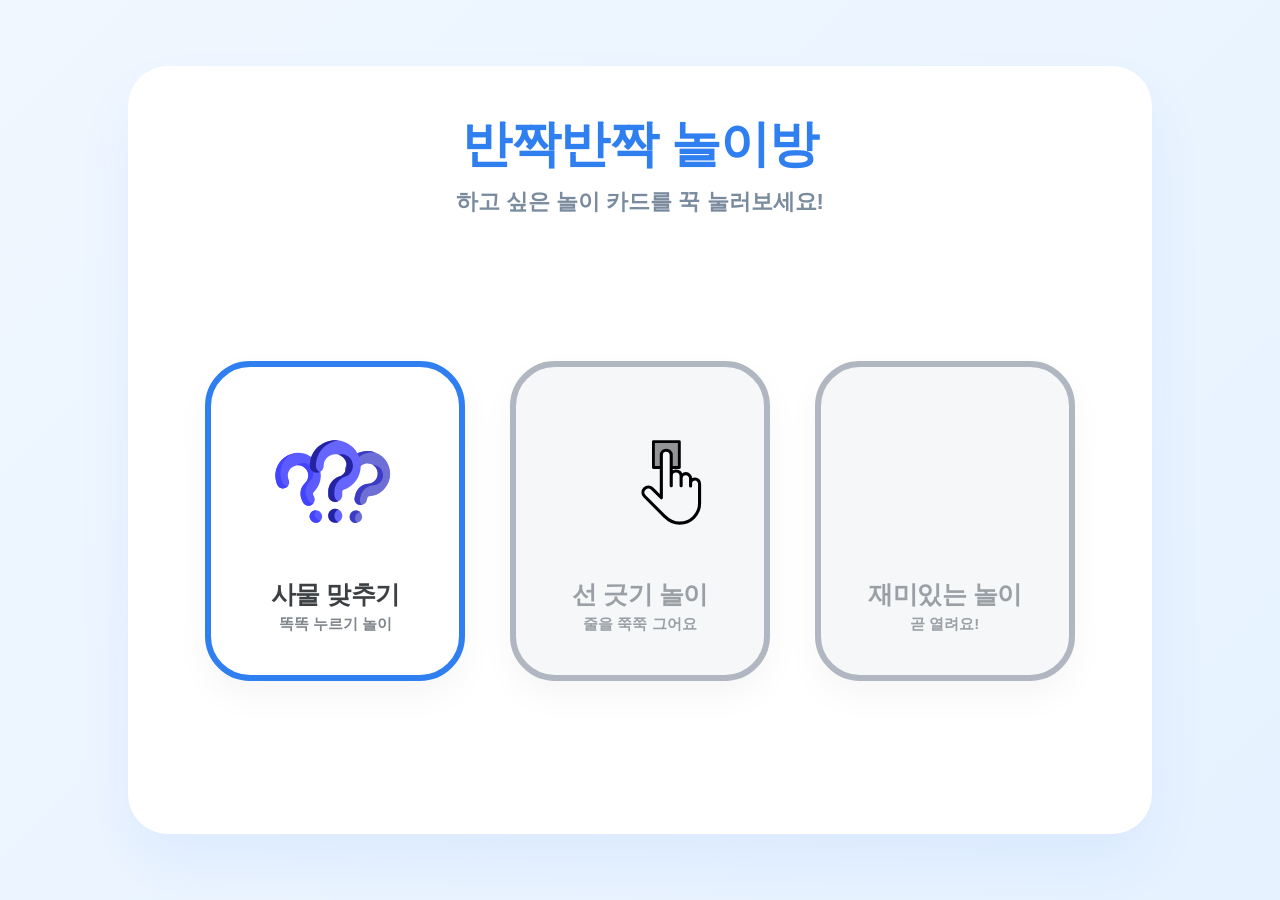
==== index.html @ 0079c8f6 "First commit" ====
<!DOCTYPE html>
<html lang="ko">
<head>
  <meta charset="UTF-8">
  <meta name="viewport" content="width=device-width, initial-scale=1.0, maximum-scale=1.0, user-scalable=no">
  <title>반짝반짝 학습지 놀이방 - 최종 로비</title>
  <!-- 핵심 애니메이션 인프라 (GSAP 및 Lottie 웹 플레이어) -->
  <script src="/js/jquery-3.3.1.min.js"></script>
  <script src="/js/gsap-business-green/minified/gsap.min.js"></script>
  <script src="/js/lottie.min.js"></script>
  
  <style>
    /* 📌 1. 전체 화면 스크롤 완전 차단 및 배경 세팅 */
    * {
      box-sizing: border-box;
      user-select: none;
      -webkit-user-select: none;
      margin: 0;
      padding: 0;
    }
    html, body {
      width: 100%;
      height: 100%;
      overflow: hidden;
      background: linear-gradient(135deg, #f0f7ff 0%, #e6f2ff 100%);
      font-family: 'Malgun Gothic', 'Apple SD Gothic Neo', sans-serif;
      display: flex;
      justify-content: center;
      align-items: center;
    }

    /* 📌 2. 반응형 원페이지 컨테이너 (1024x768 연동 스펙) */
    #lobby-container {
      width: 100vw;
      height: 100vh;
      max-width: 1024px;
      max-height: 768px;
      display: flex;
      flex-direction: column;
      padding: 5vh 4vw; /* 상단 헤더 복구에 맞춰 상하 여백 정렬 */
      position: relative;
    }

    @media (min-width: 1025px) and (min-height: 769px) {
      #lobby-container {
        background-color: #ffffff;
        border-radius: 40px;
        box-shadow: 0 30px 60px rgba(0, 91, 234, 0.06);
      }
    }

    /* 📌 3. [복구] 상단 타이틀 안내 웰컴보드 구역 */
    #lobby-header {
      text-align: center;
      margin-bottom: 4vh;
    }
    #lobby-title {
      font-size: clamp(32px, 6vh, 50px);
      font-weight: bold;
      color: #307FF0;
      letter-spacing: -1px;
    }
    #lobby-subtitle {
      font-size: clamp(16px, 2.5vh, 22px);
      color: #7a8b9e;
      font-weight: 600;
      margin-top: 1vh;
    }

    /* 📌 4. 미래 확장형 게임 선택 메뉴판 그리드 */
    #game-menu-grid {
      flex: 1;
      display: flex;
      justify-content: center;
      align-items: center;
      gap: 3.5vw;
      width: 100%;
      min-height: 0; 
    }

    /* 📌 5. 카드 디자인 고도화 (유아 전용 둥글둥글한 라운딩 처리) */
    .game-card {
      flex: 1;
      max-width: 260px;
      height: clamp(230px, 42vh, 320px); 
      background-color: #ffffff;
      border: 6px solid #e8eaed;
      border-radius: 45px; 
      box-shadow: 0 15px 35px rgba(0, 0, 0, 0.04);
      display: flex;
      flex-direction: column;
      justify-content: center;
      align-items: center;
      cursor: pointer;
      padding: 20px 15px;
      text-align: center;
      text-decoration: none;
      position: relative;
      overflow: hidden;
    }

    /* 테마 카드별 파스텔 컬러 경계선 */
    .game-card.game1-theme { border-color: #307FF0; }
    .game-card.game2-theme { border-color: #34A853; }
    .game-card.game3-theme { border-color: #FF9F0A; } 
    .game-card.ready-theme { border-color: #b0b7c0; background-color: #f5f7f9; }

    /* 📌 6. 카드 내부 Lottie 전용 컨테이너 박스 */
    .card-lottie-box {
      width: 90%;
      height: 55%; 
      display: flex;
      justify-content: center;
      align-items: center;
      margin-bottom: 2.5vh;
      pointer-events: none;
    }

    /* 하단 한글 단어 가이드 */
    .card-name {
      font-size: clamp(18px, 3.2vh, 25px);
      font-weight: bold;
      color: #3c4043;
      letter-spacing: -0.5px;
      margin-bottom: 0.5vh;
    }
    .card-desc {
      font-size: clamp(13px, 2vh, 15px);
      color: #80868b;
      font-weight: 600;
    }
    .ready-theme .card-name, .ready-theme .card-desc {
      color: #9aa0a6;
    }
  </style>
</head>
<body>

  <div id="lobby-container">
    
    <!-- 📌 복구 완료: 부모님을 위한 상단 전광판 가이드 -->
    <header id="lobby-header">
      <h1 id="lobby-title">반짝반짝 놀이방</h1>
      <p id="lobby-subtitle">하고 싶은 놀이 카드를 꾹 눌러보세요!</p>
    </header>

    <!-- 중앙 카드 선택 메뉴 구역 -->
    <main id="game-menu-grid">
      
      <!-- 📌 1번 게임방: 사물 맞추기 놀이 카드 -->
      <a href="./game1/index.html" class="game-card game1-theme">
        <div id="lobby-lottie-game1" class="card-lottie-box"></div>
        <div class="card-name">사물 맞추기</div>
        <div class="card-desc">똑똑 누르기 놀이</div>
      </a>

      <!-- 📌 2번 게임방: 선 긋기 연결 놀이 카드 -->
      <a href="javascript:void(0)" class="game-card ready-theme game2-theme">
        <div id="lobby-lottie-game2" class="card-lottie-box"></div>
        <div class="card-name">선 긋기 놀이</div>
        <div class="card-desc">줄을 쭉쭉 그어요</div>
      </a>

      <!-- 📌 3번 게임방: 추가 확장 슬롯 예비 카드 -->
      <a href="javascript:void(0)" class="game-card ready-theme game3-theme">
        <div id="lobby-lottie-game3" class="card-lottie-box"></div>
        <div class="card-name">재미있는 놀이</div>
        <div class="card-desc">곧 열려요!</div>
      </a>

    </main>
  </div>

  <script>
    // 🎮 [3대 로띠 독립 엔진 동시 가동] 
    
    // 1번 카드 로띠 엔진 (물음표/돋보기 모션 파일 이름 매핑)
    lottie.loadAnimation({
      container: document.getElementById("lobby-lottie-game1"),
      renderer: 'svg', loop: true, autoplay: true,
      path: "./assets/lottie/lobby_menu1.json",
      error: function() {
        // 실제 로컬 파일 배치 전 작동할 예비 온라인 임시 링크 주소
        lottie.loadAnimation({ container: document.getElementById("lobby-lottie-game1"), renderer: 'svg', loop: true, autoplay: true, path: "https://lottiefiles.com" });
      }
    });

    // 2번 카드 로띠 엔진 (선 긋기 연출용 드래그/손가락 연동 모션 파일 이름 매핑)
    lottie.loadAnimation({
      container: document.getElementById("lobby-lottie-game2"),
      renderer: 'svg', loop: true, autoplay: true,
      path: "./assets/lottie/lobby_menu2.json",
      error: function() {
        lottie.loadAnimation({ container: document.getElementById("lobby-lottie-game2"), renderer: 'svg', loop: true, autoplay: true, path: "https://lottiefiles.com" });
      }
    });

    // 3번 카드 로띠 엔진 (준비중인 비밀 상자/반짝이 모션 파일 이름 매핑)
    lottie.loadAnimation({
      container: document.getElementById("lobby-lottie-game3"),
      renderer: 'svg', loop: true, autoplay: true,
      path: "./assets/lottie/lobby_menu3.json",
      error: function() {
        lottie.loadAnimation({ container: document.getElementById("lobby-lottie-game3"), renderer: 'svg', loop: true, autoplay: true, path: "https://lottiefiles.com" });
      }
    });

    // 화면 진입 시 헤더와 카드들이 바닥에서 차례대로 퉁퉁 튀어 올라오는 부드러운 스태거 연출 (GSAP)
    window.addEventListener('DOMContentLoaded', () => {
      gsap.fromTo("#lobby-header", { y: -25, opacity: 0 }, { y: 0, opacity: 1, duration: 0.5, ease: "power2.out" });
      gsap.fromTo(".game-card", 
        { y: 60, opacity: 0, scale: 0.9 }, 
        { y: 0, opacity: 1, scale: 1, duration: 0.6, ease: "back.out(1.4)", stagger: 0.1, delay: 0.15 }
      );
      
      // 손가락 터치나 마우스 진입 시 카드가 통통 반응형 피드백을 주는 탄성 모션 인터랙션 가이드
      document.querySelectorAll('.game-card').forEach(card => {
        card.addEventListener('mouseenter', () => {
          gsap.to(card, { scale: 1.04, boxShadow: "0 22px 40px rgba(0,91,234,0.08)", duration: 0.2 });
        });
        card.addEventListener('mouseleave', () => {
          gsap.to(card, { scale: 1, boxShadow: "0 15px 35px rgba(0,0,0,0.04)", duration: 0.2 });
        });
      });
    });
  </script>
</body>
</html>
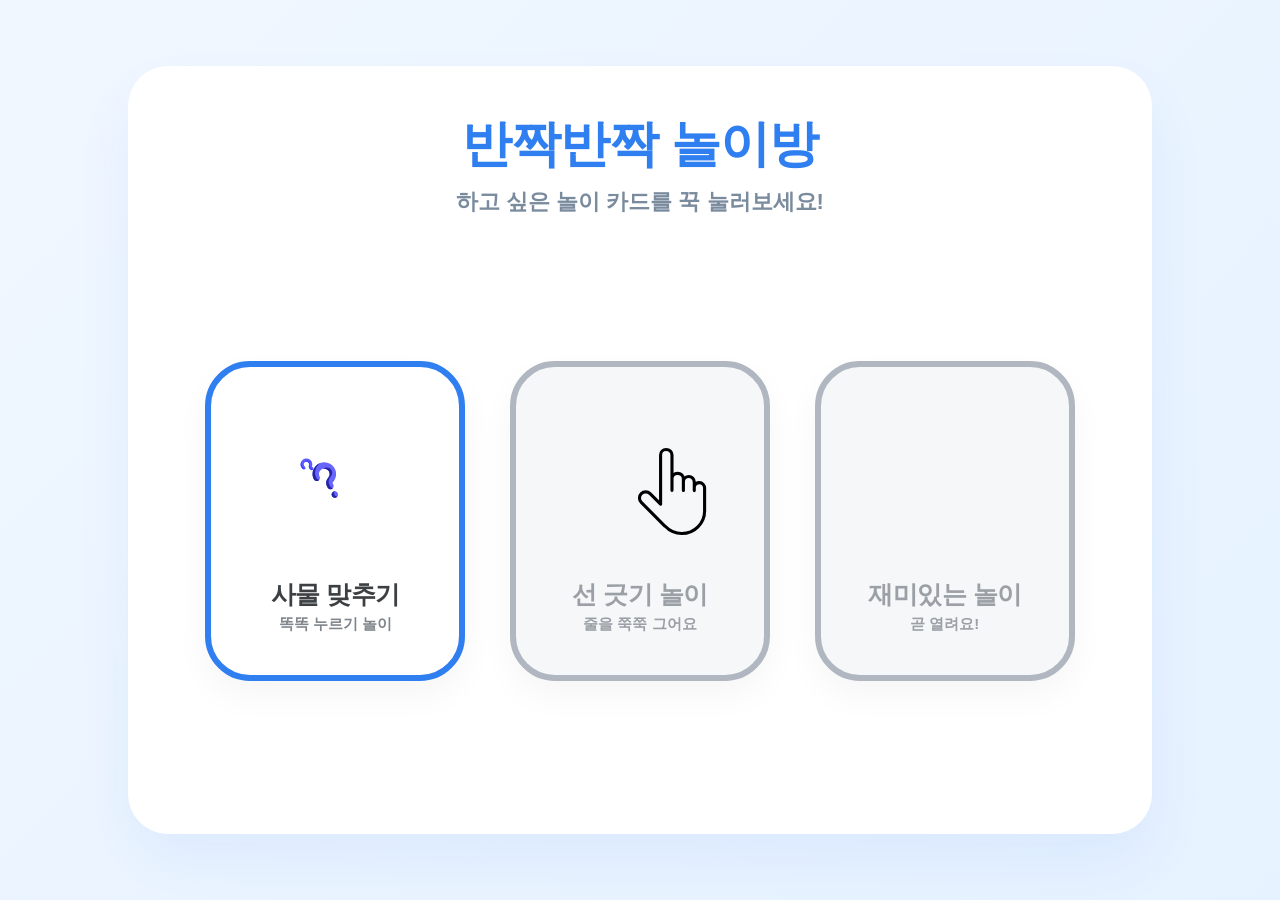
==== commit 28fbf8b9: "Fix script source paths" ====
--- a/index.html
+++ b/index.html
@@ -5,9 +5,9 @@
   <meta name="viewport" content="width=device-width, initial-scale=1.0, maximum-scale=1.0, user-scalable=no">
   <title>반짝반짝 학습지 놀이방 - 최종 로비</title>
   <!-- 핵심 애니메이션 인프라 (GSAP 및 Lottie 웹 플레이어) -->
-  <script src="/js/jquery-3.3.1.min.js"></script>
-  <script src="/js/gsap-business-green/minified/gsap.min.js"></script>
-  <script src="/js/lottie.min.js"></script>
+  <script src="./js/jquery-3.3.1.min.js"></script>
+  <script src="./js/gsap-business-green/minified/gsap.min.js"></script>
+  <script src="./js/lottie.min.js"></script>
   
   <style>
     /* 📌 1. 전체 화면 스크롤 완전 차단 및 배경 세팅 */
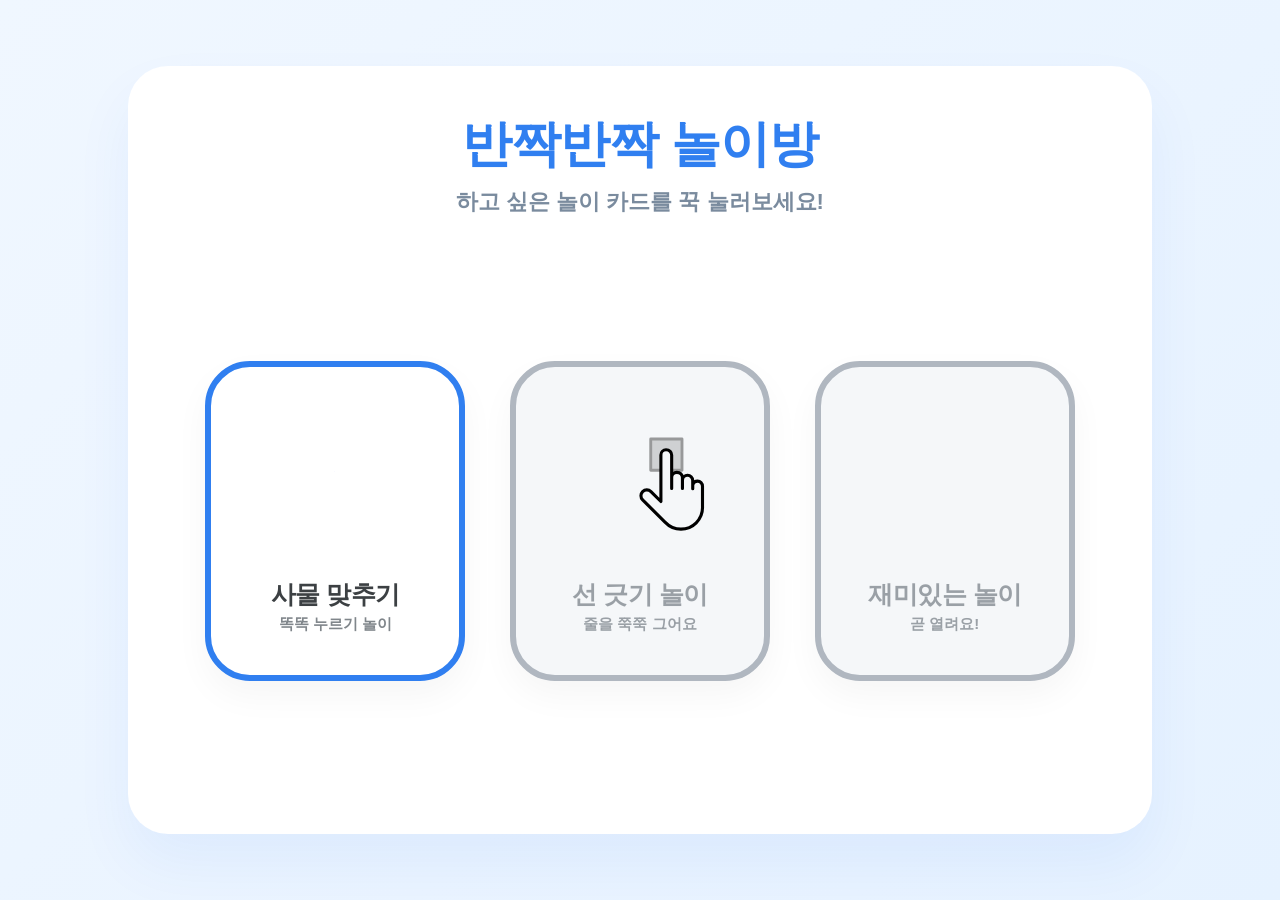
==== commit 6d1a26a4: "Fix script source paths" ====
--- a/index.html
+++ b/index.html
@@ -2,7 +2,7 @@
 <html lang="ko">
 <head>
   <meta charset="UTF-8">
-  <meta name="viewport" content="width=device-width, initial-scale=1.0, maximum-scale=1.0, user-scalable=no">
+  <meta name="viewport" content="width=device-width, initial-scale=1.0, minimum-scale=1.0, maximum-scale=1.0, user-scalable=no, shrink-to-fit=no">
   <title>반짝반짝 학습지 놀이방 - 최종 로비</title>
   <!-- 핵심 애니메이션 인프라 (GSAP 및 Lottie 웹 플레이어) -->
   <script src="./js/jquery-3.3.1.min.js"></script>
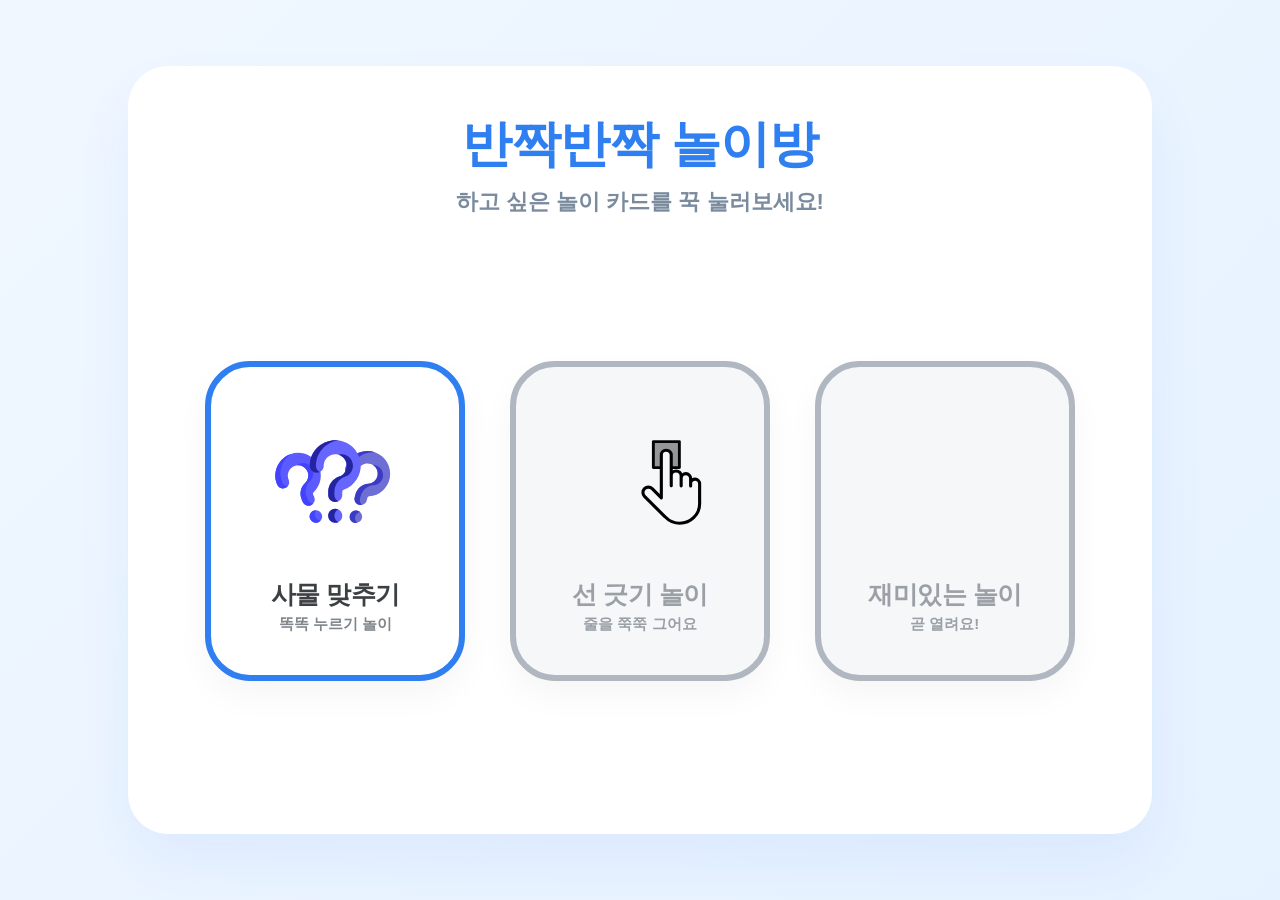
==== commit 287bf6ef: "Fix script source paths" ====
--- a/index.html
+++ b/index.html
@@ -10,6 +10,12 @@
   <script src="./js/lottie.min.js"></script>
   
   <style>
+    /* 모바일에서 터치 시 발생하는 하이라이트 배경색 제거 */
+* {
+    -webkit-tap-highlight-color: transparent;
+    -webkit-tap-highlight-color: rgba(0, 0, 0, 0);
+}
+
     /* 📌 1. 전체 화면 스크롤 완전 차단 및 배경 세팅 */
     * {
       box-sizing: border-box;
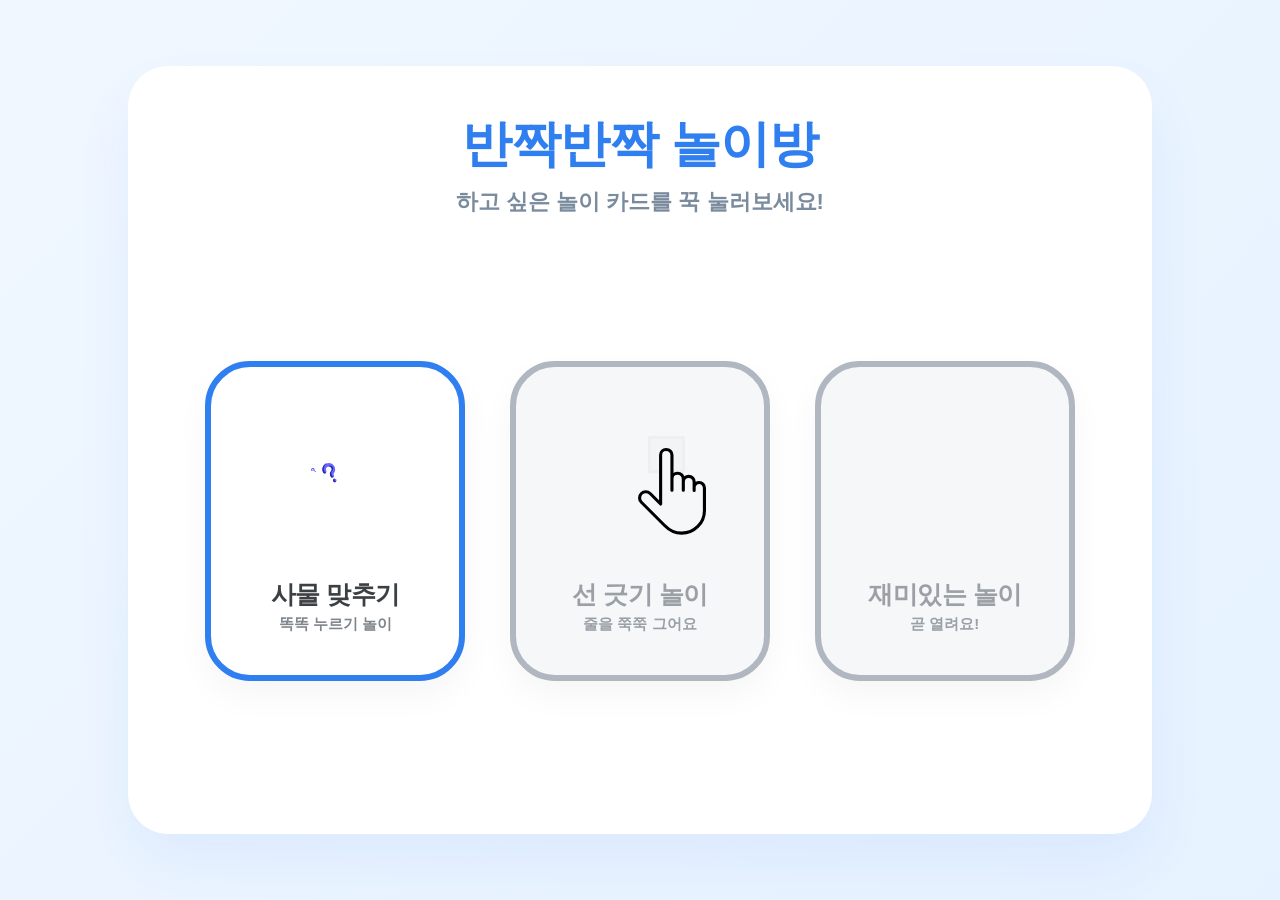
==== commit d8ca4046: "Fix script source paths" ====
--- a/index.html
+++ b/index.html
@@ -3,7 +3,7 @@
 <head>
   <meta charset="UTF-8">
   <meta name="viewport" content="width=device-width, initial-scale=1.0, minimum-scale=1.0, maximum-scale=1.0, user-scalable=no, shrink-to-fit=no">
-  <title>반짝반짝 학습지 놀이방 - 최종 로비</title>
+  <title>반짝반짝 학습지 놀이방</title>
   <!-- 핵심 애니메이션 인프라 (GSAP 및 Lottie 웹 플레이어) -->
   <script src="./js/jquery-3.3.1.min.js"></script>
   <script src="./js/gsap-business-green/minified/gsap.min.js"></script>
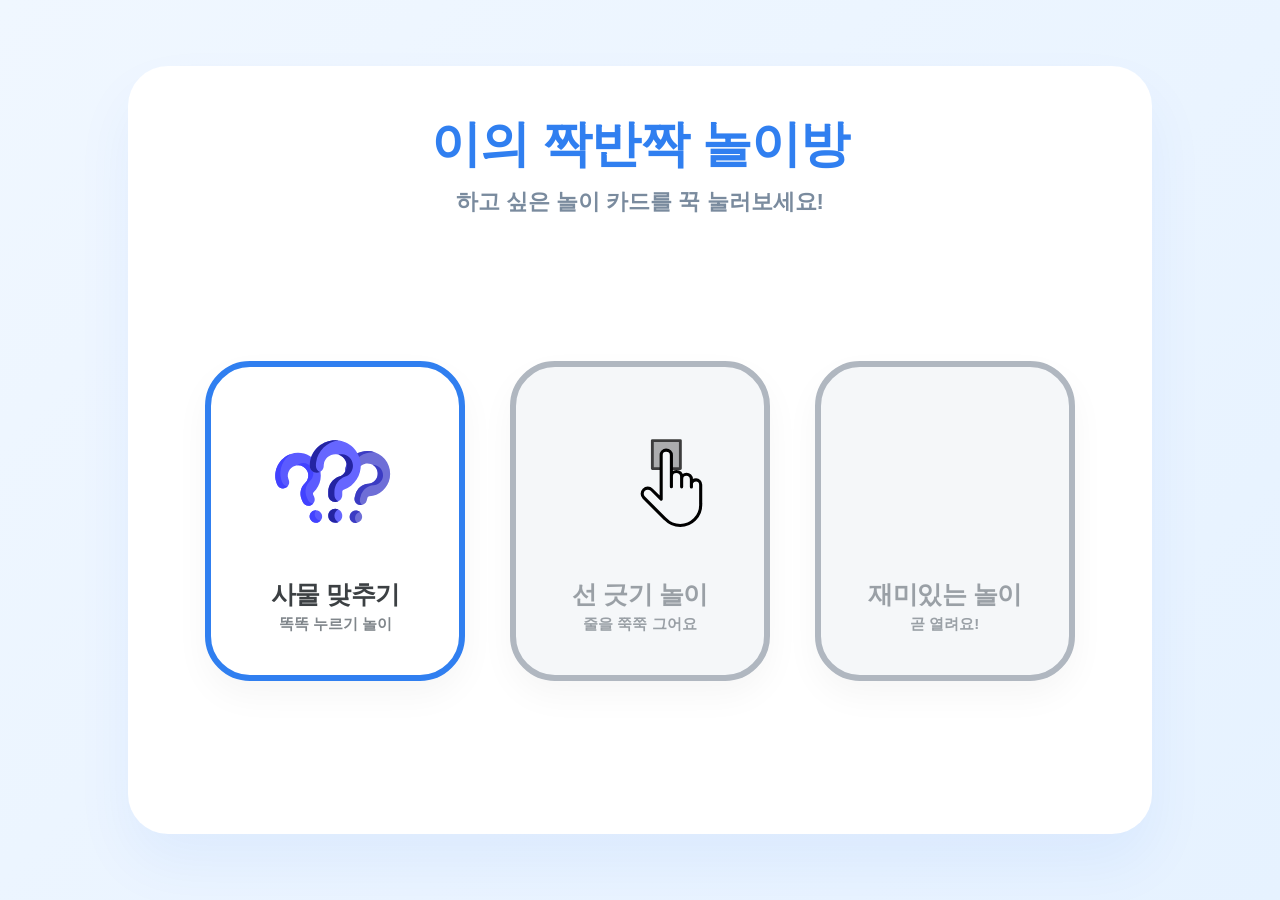
==== commit 3a95d8e9: "Fix script source paths" ====
--- a/index.html
+++ b/index.html
@@ -146,7 +146,7 @@
     
     <!-- 📌 복구 완료: 부모님을 위한 상단 전광판 가이드 -->
     <header id="lobby-header">
-      <h1 id="lobby-title">반짝반짝 놀이방</h1>
+      <h1 id="lobby-title"><span id="user-name"></span>이의 짝반짝 놀이방</h1>
       <p id="lobby-subtitle">하고 싶은 놀이 카드를 꾹 눌러보세요!</p>
     </header>
 
@@ -229,6 +229,16 @@
         });
       });
     });
+
+     const urlParams = new URLSearchParams(window.location.search);
+    const userName = urlParams.get('name'); // 'name' 파라미터 값 가져오기
+
+    // 2. 이름이 있으면 화면에 출력하기
+    if (userName) {
+        document.getElementById('user-name').innerText = decodeURIComponent(userName);
+    }
   </script>
+
+  <script src="./js/link.js"></script>
 </body>
 </html>
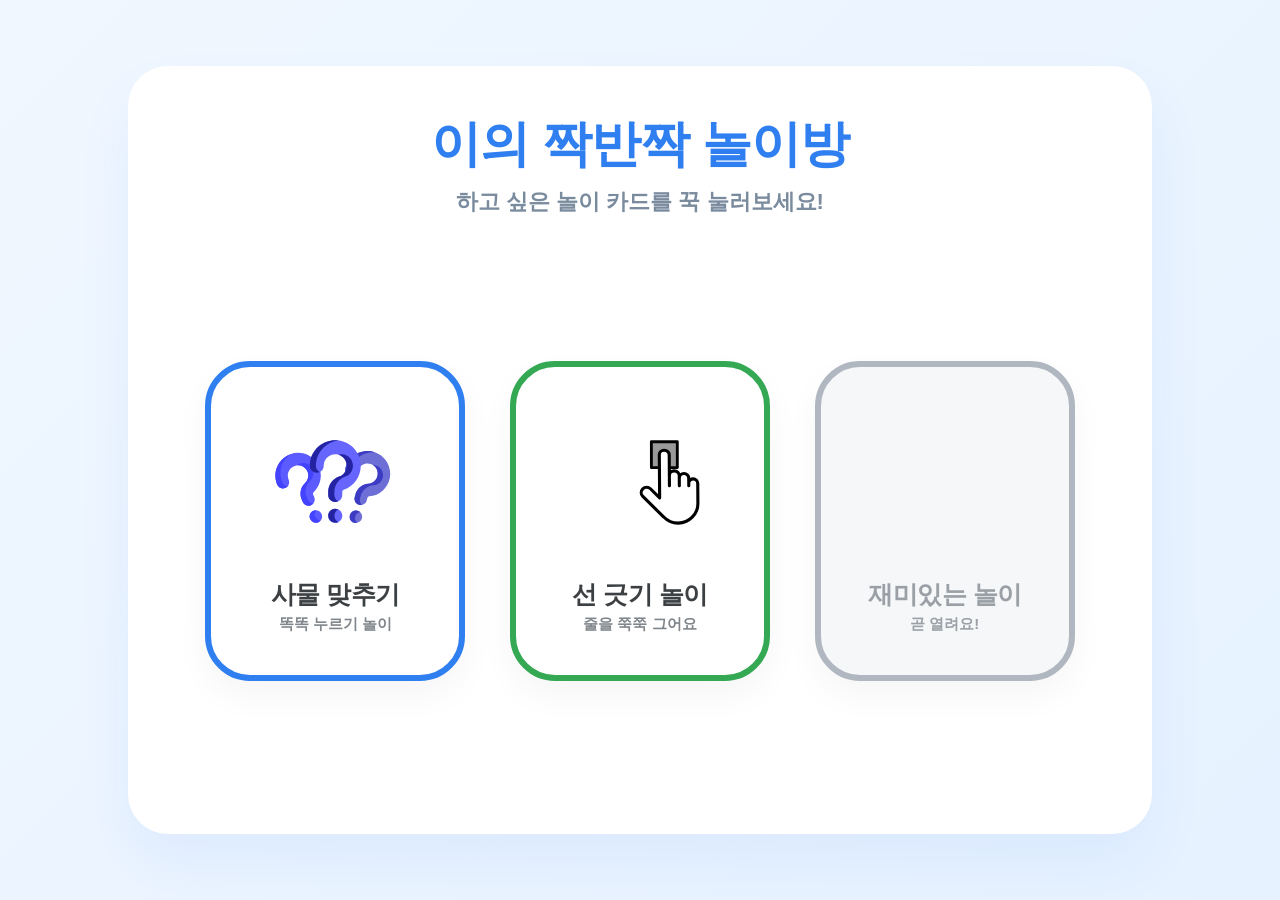
==== commit 0810dac2: "Fix script source paths" ====
--- a/index.html
+++ b/index.html
@@ -161,7 +161,7 @@
       </a>
 
       <!-- 📌 2번 게임방: 선 긋기 연결 놀이 카드 -->
-      <a href="javascript:void(0)" class="game-card ready-theme game2-theme">
+      <a href="./game2/index.html" class="game-card game2-theme">
         <div id="lobby-lottie-game2" class="card-lottie-box"></div>
         <div class="card-name">선 긋기 놀이</div>
         <div class="card-desc">줄을 쭉쭉 그어요</div>
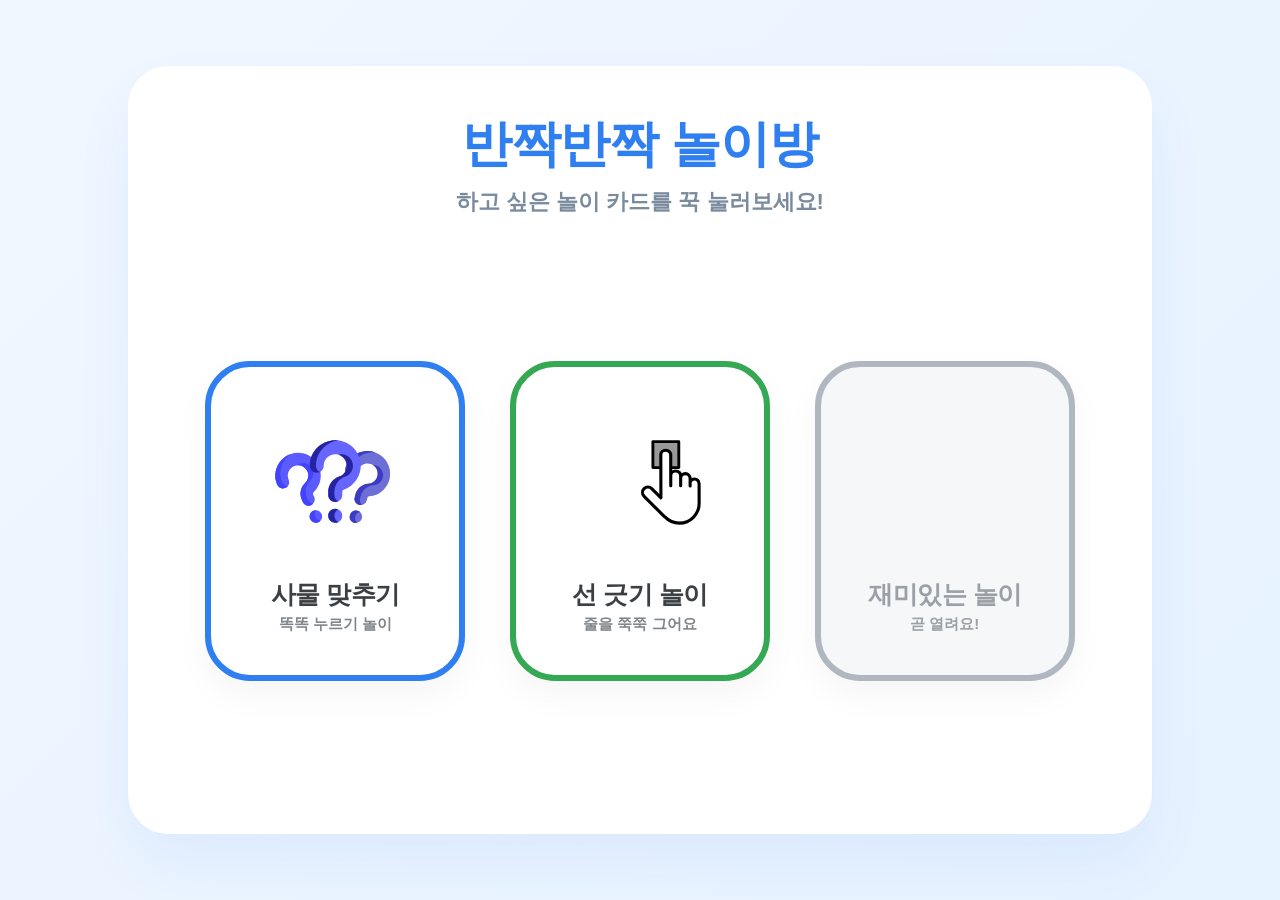
==== commit 3e32612c: "Fix script source paths" ====
--- a/index.html
+++ b/index.html
@@ -146,7 +146,7 @@
     
     <!-- 📌 복구 완료: 부모님을 위한 상단 전광판 가이드 -->
     <header id="lobby-header">
-      <h1 id="lobby-title"><span id="user-name"></span>이의 짝반짝 놀이방</h1>
+      <h1 id="lobby-title"><span id="user-name"></span> 반짝반짝 놀이방</h1>
       <p id="lobby-subtitle">하고 싶은 놀이 카드를 꾹 눌러보세요!</p>
     </header>
 
@@ -235,7 +235,7 @@
 
     // 2. 이름이 있으면 화면에 출력하기
     if (userName) {
-        document.getElementById('user-name').innerText = decodeURIComponent(userName);
+        document.getElementById('user-name').innerText = decodeURIComponent(userName) + "이의";
     }
   </script>
 
